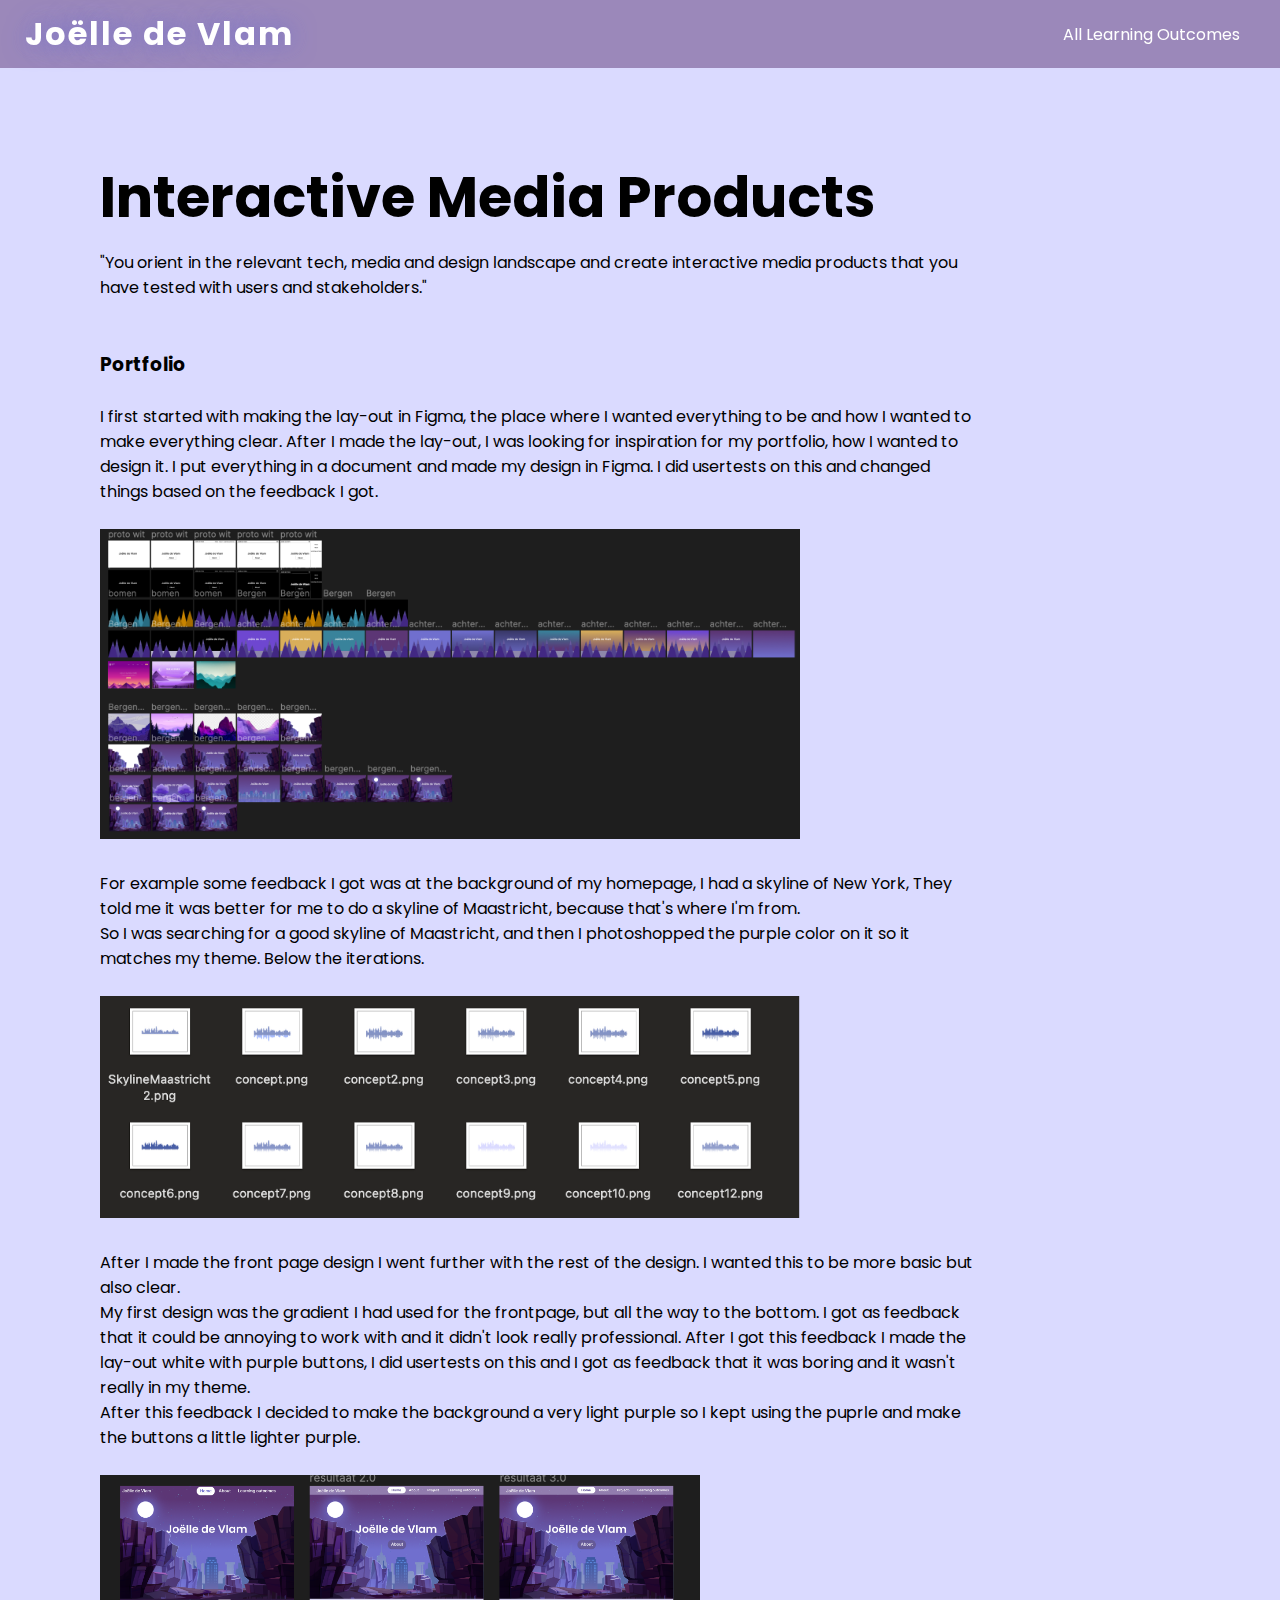
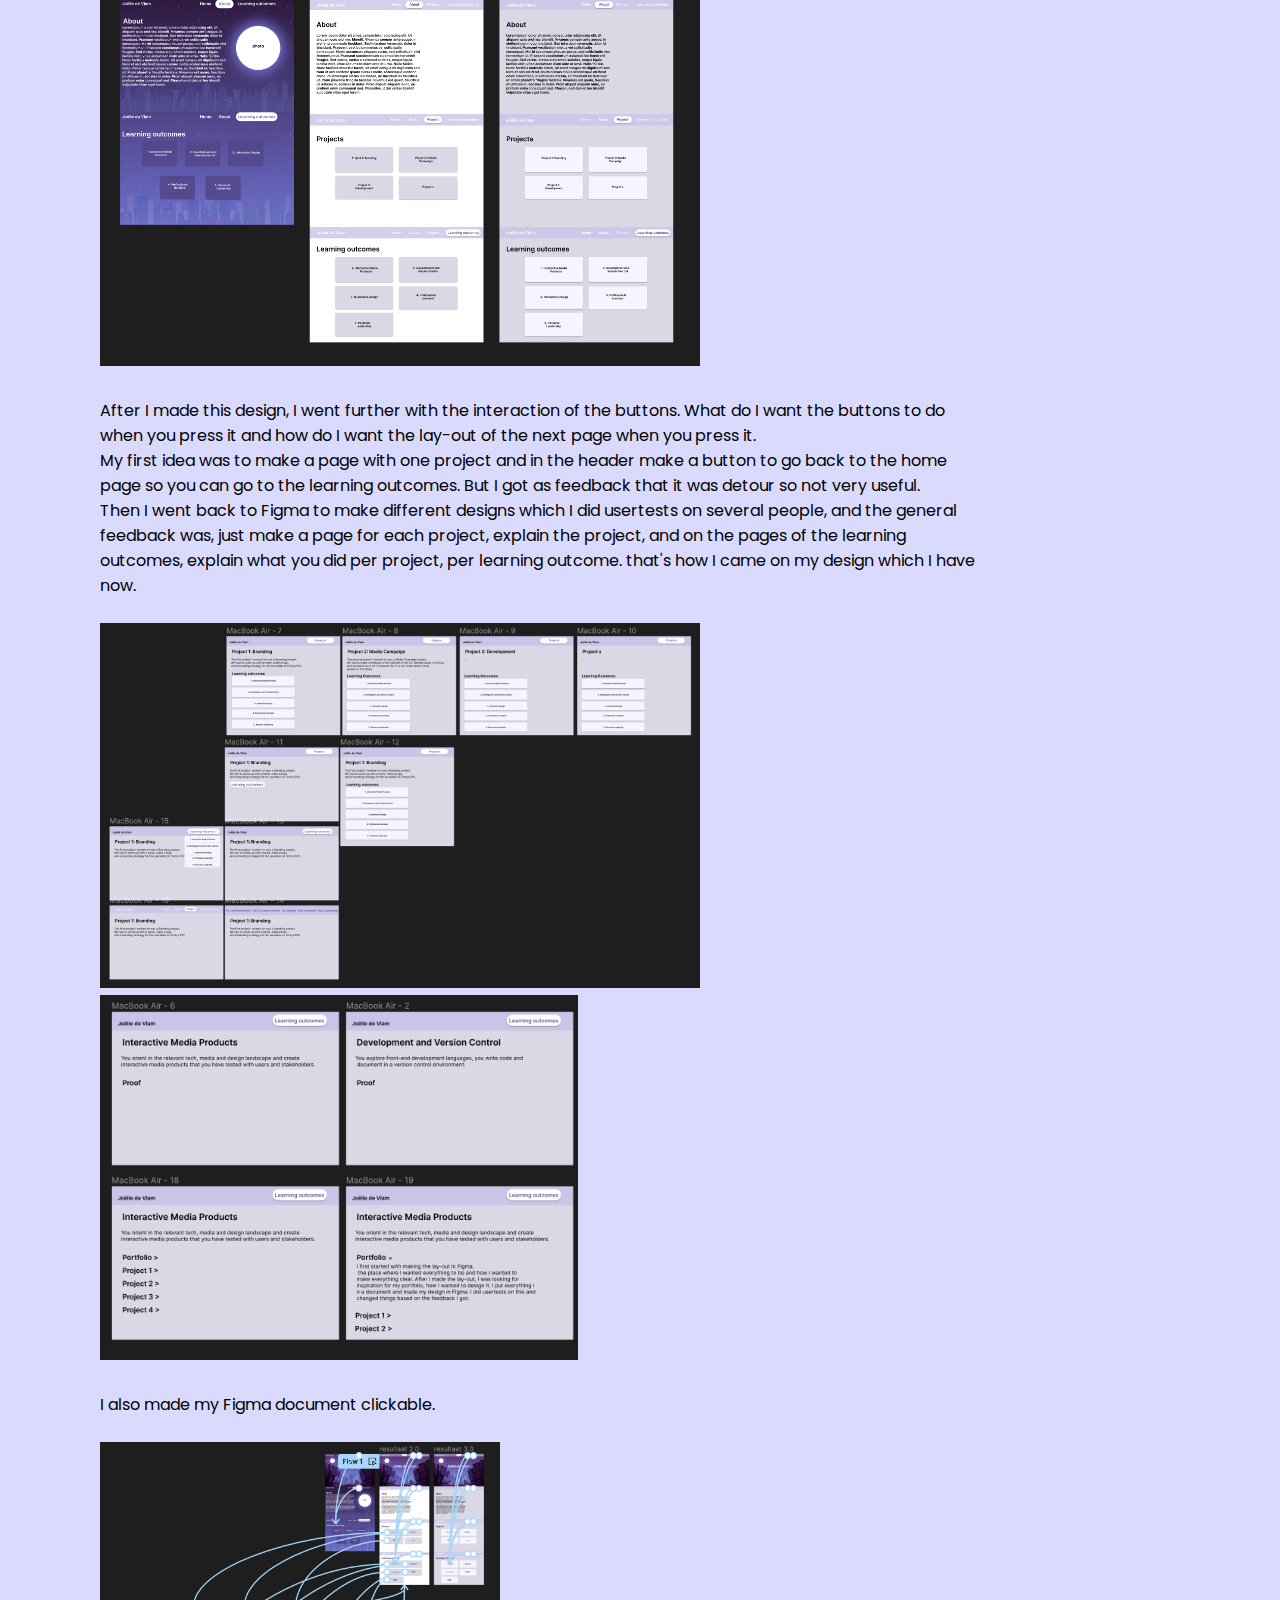
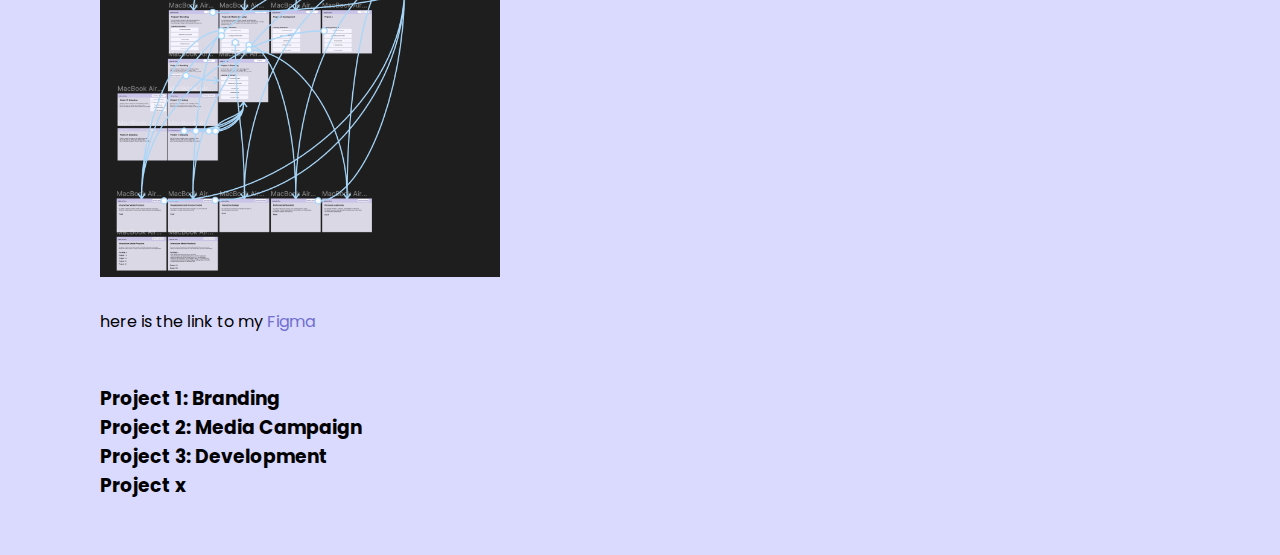
==== outcome1.html @ afaff246 "@portfolio" ====
<!DOCTYPE html>
<html lang="en">
<head>
    <meta charset="UTF-8">
    <meta name="viewport" content="width=device-width, initial-scale=1.0">
    <title>Learning Outcome 1</title>
    <link rel="stylesheet" href="css/styles.css">

</head>
<body>
    <header>
        <a href="#" class="logo">Joëlle de Vlam</a>
        <ul>
        <li><a href="index.html#LearningOutcomes">All Learning Outcomes</a></li>
        </ul>
    </header>
    <div class="About">
        <h2>Interactive Media Products</h2>
        <p>"You orient in the relevant tech, media and design landscape and create interactive media products that you have tested with users and stakeholders."</p><br><br>  
        <h3> Portfolio<br></h3>
        <p> <br>I first started with making the lay-out in Figma, the place where I wanted everything to be and how I wanted to make everything clear. After I made the lay-out, I was looking for inspiration for my portfolio, how I wanted to design it. I put everything in a document and made my design in Figma. I did usertests on this and changed things based on the feedback I got.<br><br></p>
            <img src="images/FigmaDesign.png" id="Figma" style="width: 700px; " ><br><br>
        <p>For example some feedback I got was at the background of my homepage, I had a skyline of New York, They told me it was better for me to do a skyline of Maastricht, because that's where I'm from.<br> So I was searching for a good skyline of Maastricht, and then I photoshopped the purple color on it so it matches my theme. Below the iterations.<br><br></p>
            <img src="images/Afbeelding1.png" id="concepten" style="width: 700px"><br><br>
        <p>After I made the front page design I went further with the rest of the design. I wanted this to be more basic but also clear.<br> My first design was the gradient I had used for the frontpage, but all the way to the bottom. I got as feedback that it could be annoying to work with and it didn't look really professional. After I got this feedback I made the lay-out white with purple buttons, I did usertests on this and I got as feedback that it was boring and it wasn't really in my theme.<br> After this feedback I decided to make the background a very light purple so I kept using the puprle and make the buttons a little lighter purple. </p><br>
            <img src="images/LayOutDesign.png" id="layout" style="width: 600px"><br><br>
        <p>After I made this design, I went further with the interaction of the buttons. What do I want the buttons to do when you press it and how do I want the lay-out of the next page when you press it.<br> My first idea was to make a page with one project and in the header make a button to go back to the home page so you can go to the learning outcomes. But I got as feedback that it was detour so not very useful.<br> Then I went back to Figma to make different designs which I did usertests on several people, and the general feedback was, just make a page for each project, explain the project, and on the pages of the learning outcomes, explain what you did per project, per learning outcome. that's how I came on my design which I have now.<br><br></p>
            <img src="images/ButtonIdeas.png" id="button" style="width: 600px">
            <img src="images/LODesign.png" id="LO" style="width: 478px"><br><br>
        <p>I also made my Figma document clickable.</p><br>
            <img src="images/Interactive.png" id="interactive" style="width: 400px"><br><br>
        <p>here is the link to my <a href="https://www.figma.com/design/2S6SA2DZmzhJlGZ7v0Ij5y/Portfolio?node-id=0-1&t=N64RTuFrVkzE2G9W-0" target="_blank">Figma</a></p><br><br>
        <h3>Project 1: Branding<br></h3>
        
        <h3>Project 2: Media Campaign</h3>

        <h3>Project 3: Development</h3>

        <h3>Project x</h3>

    </div>
</div>

</body>
</html>
---- css/styles.css ----
@import url('https://fonts.googleapis.com/css?family=Poppins:300,400,500,600,700,800,900&display=swap');
* {
    margin: 0;
    padding: 0;
    box-sizing: border-box;
    font-family: 'Poppins', sans-serif;
    scroll-behavior: smooth;
}

body {
    min-height: 100vh;
    background: linear-gradient(#5c3675, #706FCE);
    width: 100%;
    height: 400px;
}

header {
    position: fixed;
    top: 0;
    left: 0;
    width: 100%;
    padding: 10px 25px;
    display: flex;
    justify-content: space-between;
    align-items: center;
    z-index: 10000;
    background: rgba(92, 54, 117, 0.5);
}

header .logo {
    color: #fff;
    font-weight: 700;
    text-decoration: none;
    font-size: 2em;
    letter-spacing: 2px;
    text-shadow: 0 0 25px #706FCE;
}

header ul {
    display: flex;
    justify-content: center;
    align-items: center;
}

header ul li {
    list-style: none;
    margin-left: 20px;
}

header ul li a {
    text-decoration: none;
    padding: 6px 15px;
    color: #fff;
    border-radius: 25px;
}

header ul li a:hover {
background: #fff;
color: #5c3675;
transition: 0.3s ease-in-out;
box-shadow: 0 0 25px #706FCE;
}

section {
    position: relative;
    width: 100%;
    height: 100vh;
    padding: 100px;
    display: flex;
    justify-content: center;
    align-items: center;
    overflow: hidden;
}

section::before {
    content: '';
    position: absolute;
    bottom: 0;
    width: 100%;
    height: 100px;
    background: linear-gradient(to top, #dadaff , transparent 40% );
    z-index: 1000;
}

section img {
    position: absolute;
    top: 0;
    left: 0;
    width: 100%;
    height: 100%;
    object-fit: cover;
    pointer-events: none;
}

section img#moon {
    mix-blend-mode: screen;
    padding-right: 350px;
}

section img#mountains_front {
    z-index: 10;
}

section img#skyline {
    width: 150%;
    padding-top: 200px;
}

#text {
    position: absolute;
    color: #fff;
    white-space: nowrap;
    font-size: 4vw;
    z-index: 9;
}

#btn {
    text-decoration: none;
    padding: 8px 30px;
    border-radius: 40px;
    background: #fff;
    color: #5c3675;
    font-size: 1.5em;
    z-index: 9;
    transform: translateY(100px);
    box-shadow: 0 5px 15px rgba(92, 54, 117, 0.5);
}

#btn:hover {
transition: 0.3s ease-in-out;
box-shadow: 0 0 25px #706FCE;
}

.About {

    flex-wrap: wrap;
    justify-content: space-around; 
    align-items: flex-start; 
    gap: 20px; 
    background: #dadaff;
    flex-direction: column; 
    padding: 55px 100px; 
}

.About h2 {
    font-size: 3.5em;
    margin-top: 100px;
    margin-bottom: 10px;
    color: #000;
}

.About h3 {
    cursor: pointer; /* indicate that it is clickable */
}

.About p {
    flex-grow: 1;
    margin-right: 200px;
    font-size: 1em;
    color: #000;
}

.outcome-container {
    display: flex;
    flex-direction: column; 
    align-items: center; 
    justify-content: space-around; 
    padding: 50px;
    margin-bottom: 20px; 
    background-color: rgba(235, 235, 250, 0.8); 
    border-radius: 15px; 
    box-shadow: 0 1px 15px rgba(0, 0, 0, 0.3); 
    width: calc(50% - 40px); 
    min-width: 600px;
    overflow: hidden;
    position: relative;
}
  
.outcomes-wrapper {
    display: flex;
    flex-wrap: wrap;
    width: 100%; 
    gap: 20px; 
}

.outcome-link, .outcome-link h3 {
    color: black;
    text-decoration: none;
}

.outcome-container:hover {
    box-shadow: 0 5px 15px rgba(92, 54, 117, 1);
    transition: box-shadow 0.3s ease-in-out;
}

.outcome-link {
    display: block;
    text-decoration: none;
}


.outcome-link, .outcome-link h3 {
    color: black; 
    text-decoration: none; 
}


.outcome-container:hover {
    box-shadow: 0 5px 15px rgba(92, 54, 117, 0.5); 
    transition: box-shadow 0.3s ease-in-out; 
}


.outcome-link {
    display: block; 
    text-decoration: none; 
}

#scrollToTopButton {
    position: fixed;
    bottom: 30px;
    right: 30px;
    z-index: 100000;
    border: none;
    outline: none;
    background: rgba(92, 54, 117, 0.5);
    color: #fff;
    cursor: pointer;
    padding: 15px;
    border-radius: 10px;
    font-size: 18px;
}

#scrollToTopButton:hover {
    background: rgba(92, 54, 117, 0.5);
    transition: 0.3s ease-in-out;
    box-shadow: 0 5px 20px rgba(92, 54, 117, 0.5);
}

.icon-container {
    display: flex; 
    flex-direction: column; 
    align-items: center;
    margin: 0 90px; 
}

.icons span {
    display: flex; 
    justify-content: center; 
    align-items: center; 
    width: 80px; 
    height: 80px;
    border: 3px solid #000; 
    border-radius: 50%; 
}

.icons span:hover {
    box-shadow: 0 5px 20px rgba(92, 54, 117, 0.5),
     inset 0 5px 15px rgba(92, 54, 117, 0.5);
    transition: ease-in-out 0.3s;
}


.icons {
    display: flex;
    justify-content: center; 
    align-items: center; 
    flex-wrap: wrap; 
}

.icon-text {
    margin-top: 20px; 
    text-align: center; 
    font-size: 15px; 
    padding-bottom: 50px;
}

.icon-container a, .icon-container a i {
    color: black; 
    text-decoration: none; 
}

@keyframes slideIn {
    from {
      transform: translateX(-100%);
      opacity: 0;
    }
    to {
      transform: translateX(0);
      opacity: 1;
    }
  }
  
  .outcome-link {
      opacity: 0; 
      transform: translateX(-100%); 
  }
  
  .visible {
      animation: slideIn 0.5s forwards;
  }

footer {
    background: rgba(92, 54, 117, 0.5);
  color: white;
  text-align: center;
  padding: 20px 0;
}

.footer-content {
  max-width: 1200px;
  margin: 0 auto;
  padding: 0 20px;
}

.social-media {
  list-style: none;
  padding: 0;
}

.social-media li {
  display: inline;
  margin: 0 10px;
}

.social-media a {
  color: white;
  text-decoration: none;
}

a {
    text-decoration: none;
    color: #706FCE
}
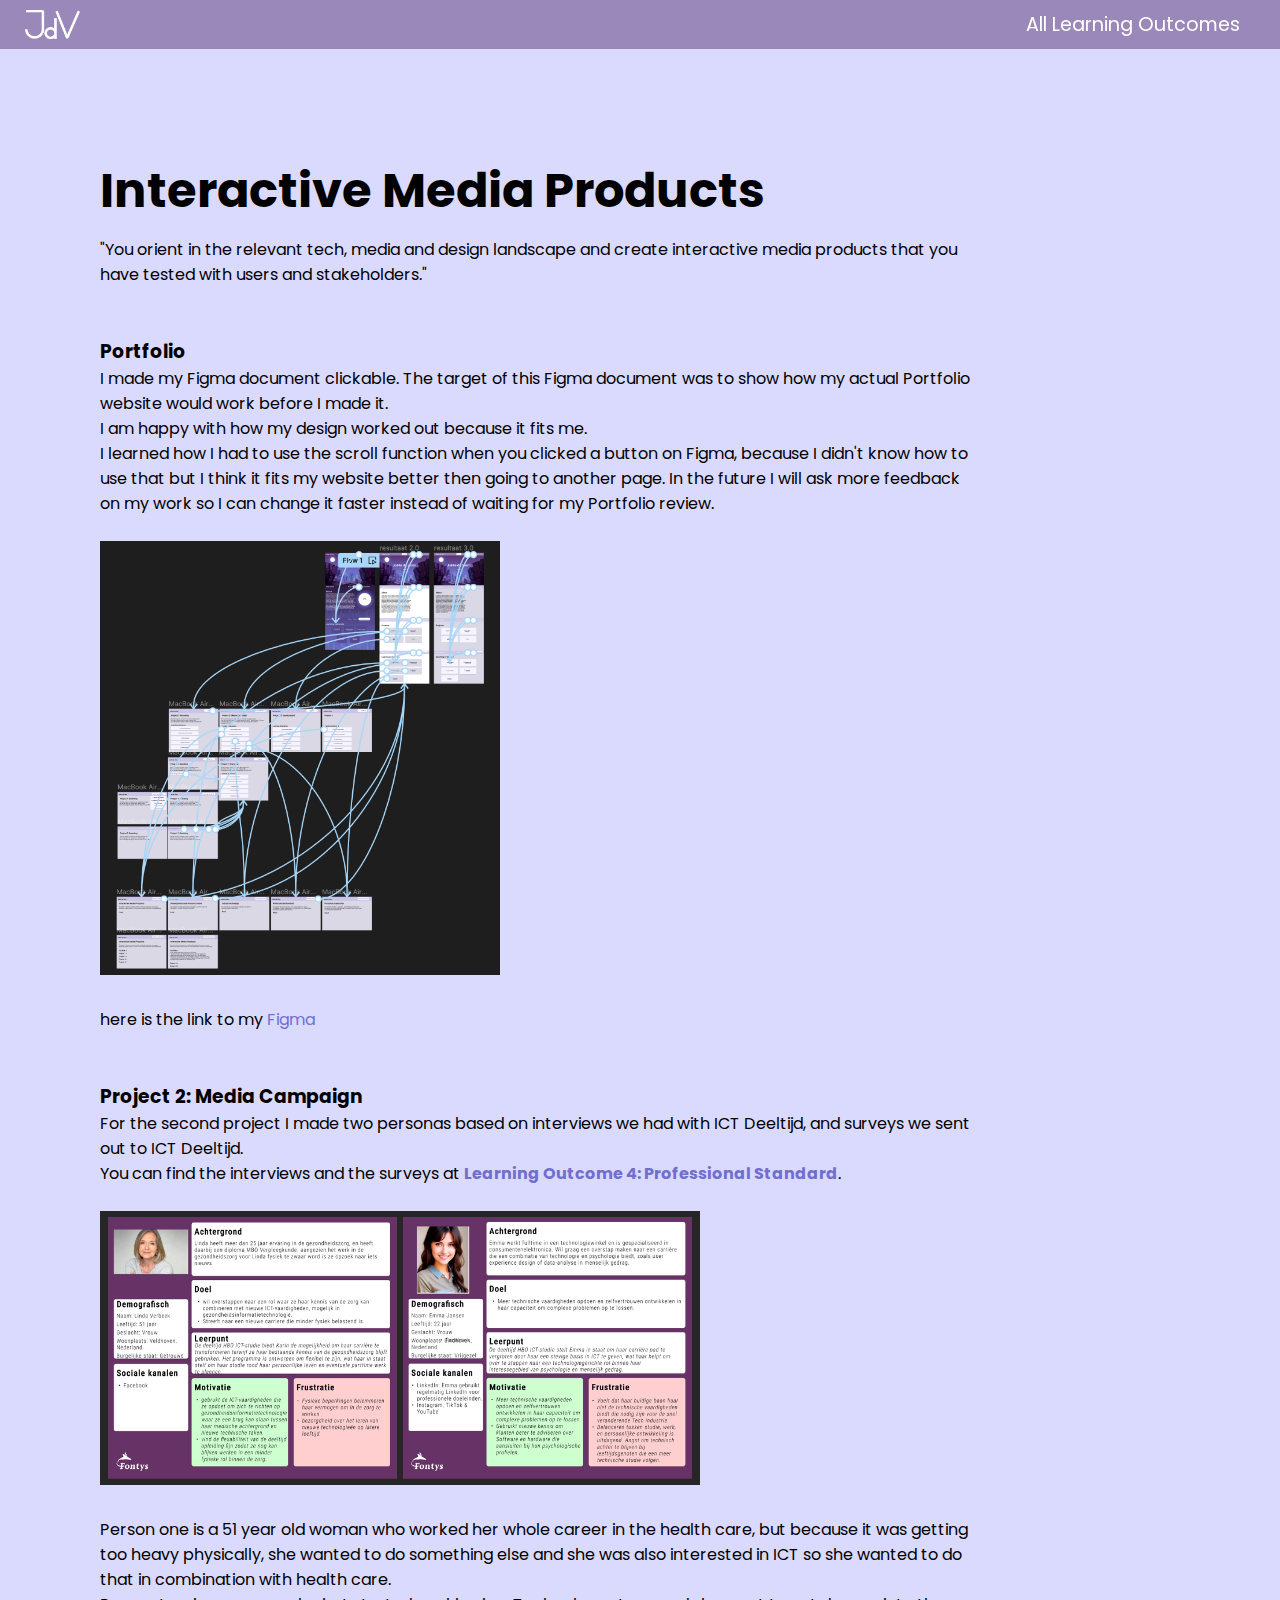
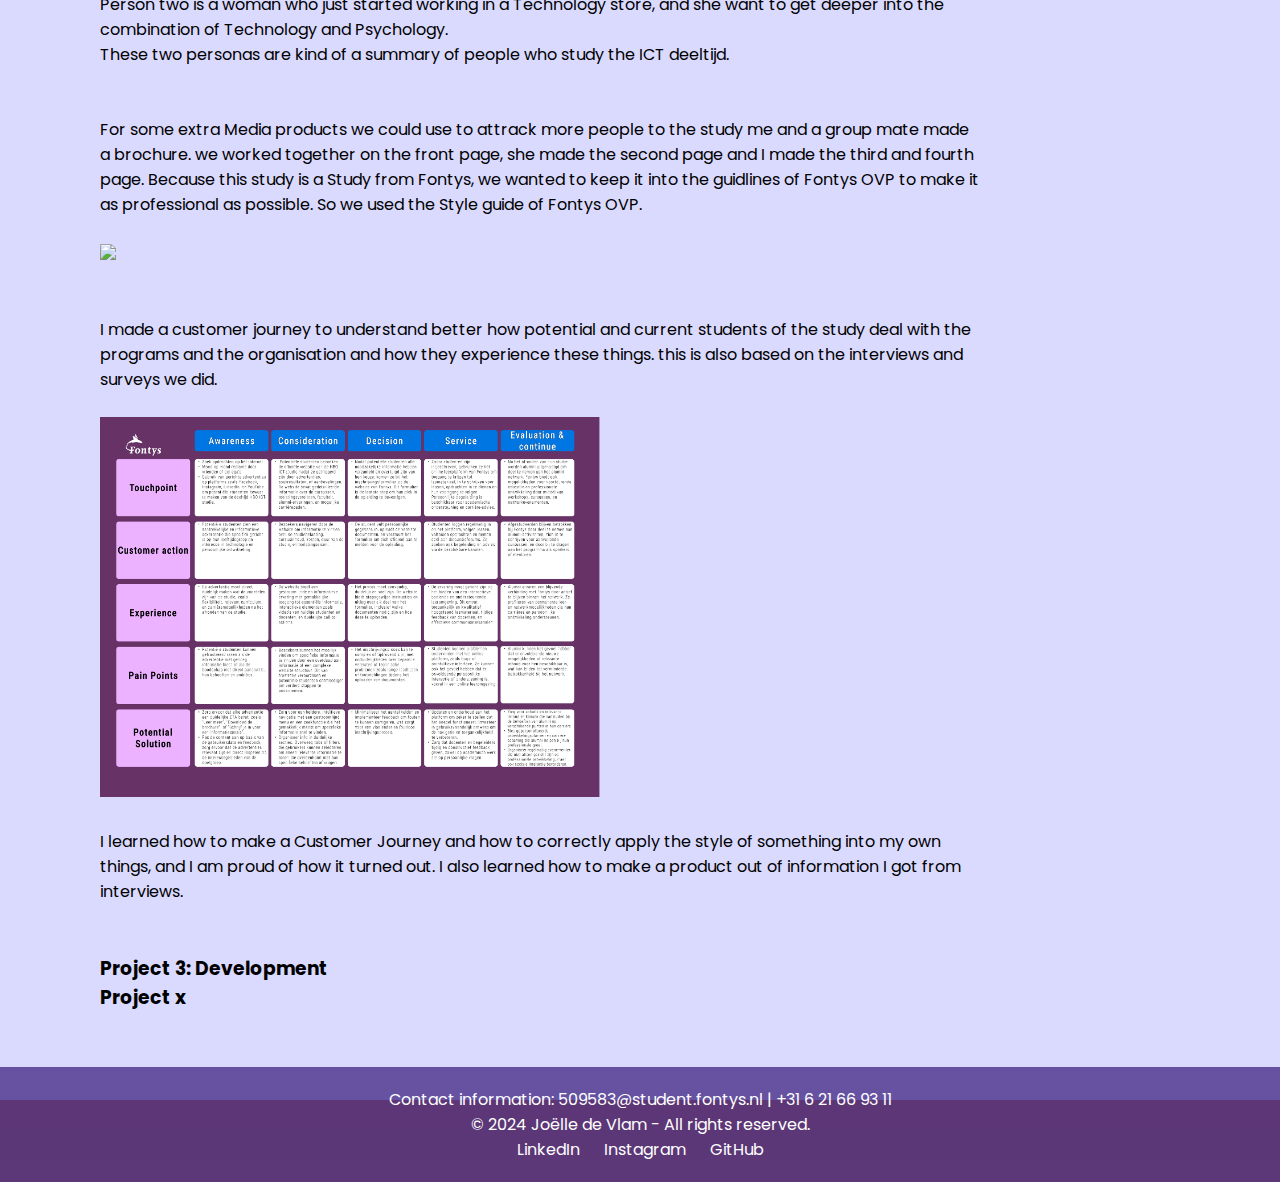
==== commit dcb1dde3: "Changed some learning outcomes and made/put a logo in the header and taskbar." ====
--- a/outcome1.html
+++ b/outcome1.html
@@ -5,11 +5,14 @@
     <meta name="viewport" content="width=device-width, initial-scale=1.0">
     <title>Learning Outcome 1</title>
     <link rel="stylesheet" href="css/styles.css">
+    <link rel="icon" href="images/LogoIcoon4.png" type="image/png">
 
 </head>
 <body>
     <header>
-        <a href="#" class="logo">Joëlle de Vlam</a>
+        <a href="#" class="logo">
+            <img src="images/NaamLogo5.png" alt="Joëlle de Vlam Logo">
+        </a>
         <ul>
         <li><a href="index.html#LearningOutcomes">All Learning Outcomes</a></li>
         </ul>
@@ -18,21 +21,15 @@
         <h2>Interactive Media Products</h2>
         <p>"You orient in the relevant tech, media and design landscape and create interactive media products that you have tested with users and stakeholders."</p><br><br>  
         <h3> Portfolio<br></h3>
-        <p> <br>I first started with making the lay-out in Figma, the place where I wanted everything to be and how I wanted to make everything clear. After I made the lay-out, I was looking for inspiration for my portfolio, how I wanted to design it. I put everything in a document and made my design in Figma. I did usertests on this and changed things based on the feedback I got.<br><br></p>
-            <img src="images/FigmaDesign.png" id="Figma" style="width: 700px; " ><br><br>
-        <p>For example some feedback I got was at the background of my homepage, I had a skyline of New York, They told me it was better for me to do a skyline of Maastricht, because that's where I'm from.<br> So I was searching for a good skyline of Maastricht, and then I photoshopped the purple color on it so it matches my theme. Below the iterations.<br><br></p>
-            <img src="images/Afbeelding1.png" id="concepten" style="width: 700px"><br><br>
-        <p>After I made the front page design I went further with the rest of the design. I wanted this to be more basic but also clear.<br> My first design was the gradient I had used for the frontpage, but all the way to the bottom. I got as feedback that it could be annoying to work with and it didn't look really professional. After I got this feedback I made the lay-out white with purple buttons, I did usertests on this and I got as feedback that it was boring and it wasn't really in my theme.<br> After this feedback I decided to make the background a very light purple so I kept using the puprle and make the buttons a little lighter purple. </p><br>
-            <img src="images/LayOutDesign.png" id="layout" style="width: 600px"><br><br>
-        <p>After I made this design, I went further with the interaction of the buttons. What do I want the buttons to do when you press it and how do I want the lay-out of the next page when you press it.<br> My first idea was to make a page with one project and in the header make a button to go back to the home page so you can go to the learning outcomes. But I got as feedback that it was detour so not very useful.<br> Then I went back to Figma to make different designs which I did usertests on several people, and the general feedback was, just make a page for each project, explain the project, and on the pages of the learning outcomes, explain what you did per project, per learning outcome. that's how I came on my design which I have now.<br><br></p>
-            <img src="images/ButtonIdeas.png" id="button" style="width: 600px">
-            <img src="images/LODesign.png" id="LO" style="width: 478px"><br><br>
-        <p>I also made my Figma document clickable.</p><br>
+        <p>I made my Figma document clickable. The target of this Figma document was to show how my actual Portfolio website would work before I made it.<br>I am happy with how my design worked out because it fits me.<br> I learned how I had to use the scroll function when you clicked a button on Figma, because I didn't know how to use that but I think it fits my website better then going to another page. In the future I will ask more feedback on my work so I can change it faster instead of waiting for my Portfolio review.</p><br>
             <img src="images/Interactive.png" id="interactive" style="width: 400px"><br><br>
         <p>here is the link to my <a href="https://www.figma.com/design/2S6SA2DZmzhJlGZ7v0Ij5y/Portfolio?node-id=0-1&t=N64RTuFrVkzE2G9W-0" target="_blank">Figma</a></p><br><br>
-        <h3>Project 1: Branding<br></h3>
-        
         <h3>Project 2: Media Campaign</h3>
+        <p>For the second project I made two personas based on interviews we had with ICT Deeltijd, and surveys we sent out to ICT Deeltijd.<br> You can find the interviews and the surveys at <a href="outcome4.html" id="outcome-link"><strong>Learning Outcome 4: Professional Standard</strong></a>.<br><br><img src="images/Personas.png" id="Personas" style="width: 600px;"><br><br> Person one is a 51 year old woman who worked her whole career in the health care, but because it was getting too heavy physically, she wanted to do something else and she was also interested in ICT so she wanted to do that in combination with health care.<br> Person two is a woman who just started working in a Technology store, and she want to get deeper into the combination of Technology and Psychology.<br> These two personas are kind of a summary of people who study the ICT deeltijd.</p><br><br>
+        <p>For some extra Media products we could use to attrack more people to the study me and a group mate made a brochure. we worked together on the front page, she made the second page and I made the third and fourth page. Because this study is a Study from Fontys, we wanted to keep it into the guidlines of Fontys OVP to make it as professional as possible. So we used the Style guide of Fontys OVP.<br><br> <img src="images/brochure.png" id="Brochure" style="width: 600px;"> </p><br><br>
+        <p>I made a customer journey to understand better how potential and current students of the study deal with the programs and the organisation and how they experience these things. this is also based on the interviews and surveys we did.</p><br>
+            <img src="images/CustomerJourney.png" id="customerJourney" style="width: 500px;"><br><br>
+        <p>I learned how to make a Customer Journey and how to correctly apply the style of something into my own things, and I am proud of how it turned out. I also learned how to make a product out of information I got from interviews. </p><br><br>
 
         <h3>Project 3: Development</h3>
 
@@ -40,6 +37,17 @@
 
     </div>
 </div>
-
+<footer>
+    <div class="footer-content">
+      <p>Contact information: 509583@student.fontys.nl | +31 6 21 66 93 11</p>
+      <p>© 2024 Joëlle de Vlam - All rights reserved.</p>
+      <ul class="social-media">
+        <li><a href="https://www.linkedin.com/in/joëlle-de-vlam-989845303/" target="_blank">LinkedIn</a></li>
+        <li><a href="https://instagram.com/joelle.043" target="_blank">Instagram</a></li>
+        <li><a href="https://github.com/Sjowel" target="_blank">GitHub</a></div>
+        </div></li>
+      </ul>
+    </div>
+  </footer>
 </body>
 </html>
--- a/css/styles.css
+++ b/css/styles.css
@@ -16,6 +16,7 @@
 
 header {
     position: fixed;
+    font-size: 1.2em;
     top: 0;
     left: 0;
     width: 100%;
@@ -25,15 +26,6 @@
     align-items: center;
     z-index: 10000;
     background: rgba(92, 54, 117, 0.5);
-}
-
-header .logo {
-    color: #fff;
-    font-weight: 700;
-    text-decoration: none;
-    font-size: 2em;
-    letter-spacing: 2px;
-    text-shadow: 0 0 25px #706FCE;
 }
 
 header ul {
@@ -61,6 +53,12 @@
 box-shadow: 0 0 25px #706FCE;
 }
 
+.logo img {
+    width: 55px;
+    height: auto;
+    display: block;
+    
+}
 section {
     position: relative;
     width: 100%;
@@ -140,17 +138,14 @@
     background: #dadaff;
     flex-direction: column; 
     padding: 55px 100px; 
+    cursor: default;
 }
 
 .About h2 {
-    font-size: 3.5em;
+    font-size: 3em;
     margin-top: 100px;
     margin-bottom: 10px;
     color: #000;
-}
-
-.About h3 {
-    cursor: pointer; /* indicate that it is clickable */
 }
 
 .About p {
@@ -159,6 +154,7 @@
     font-size: 1em;
     color: #000;
 }
+
 
 .outcome-container {
     display: flex;
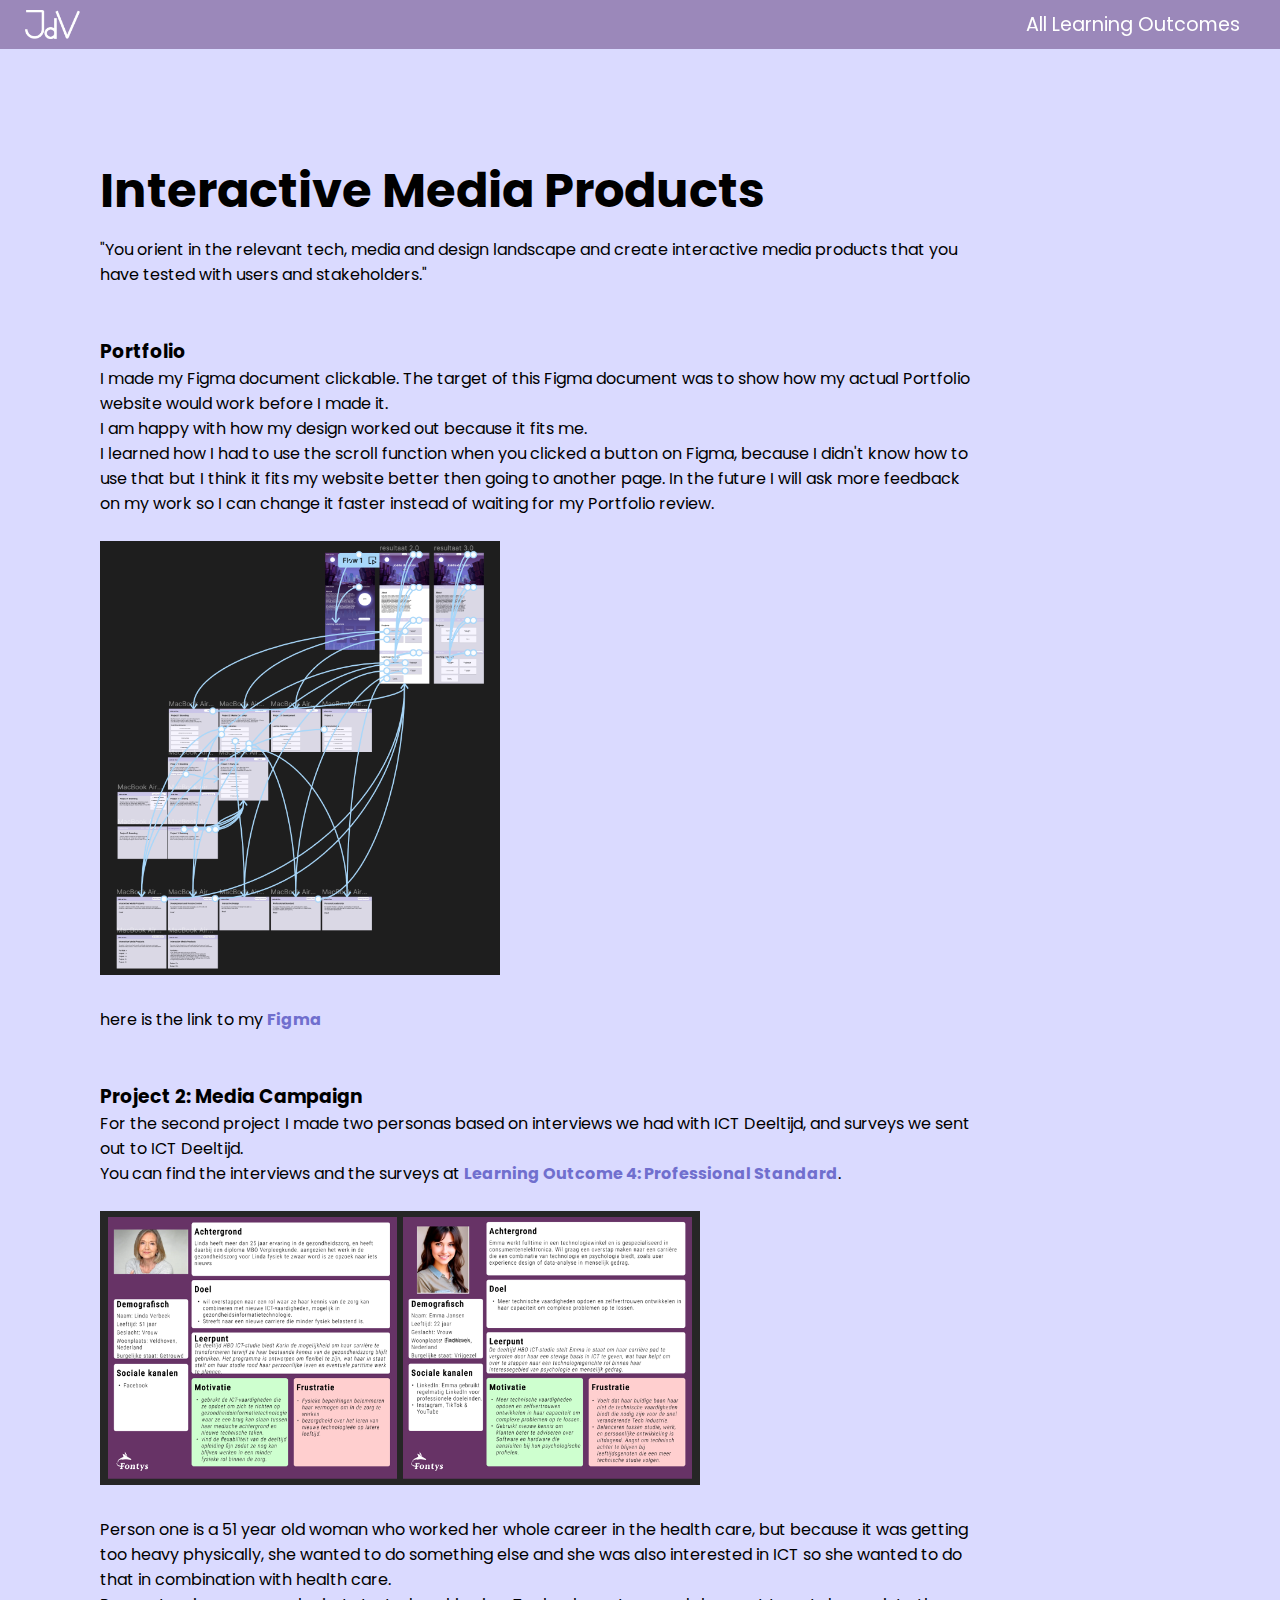
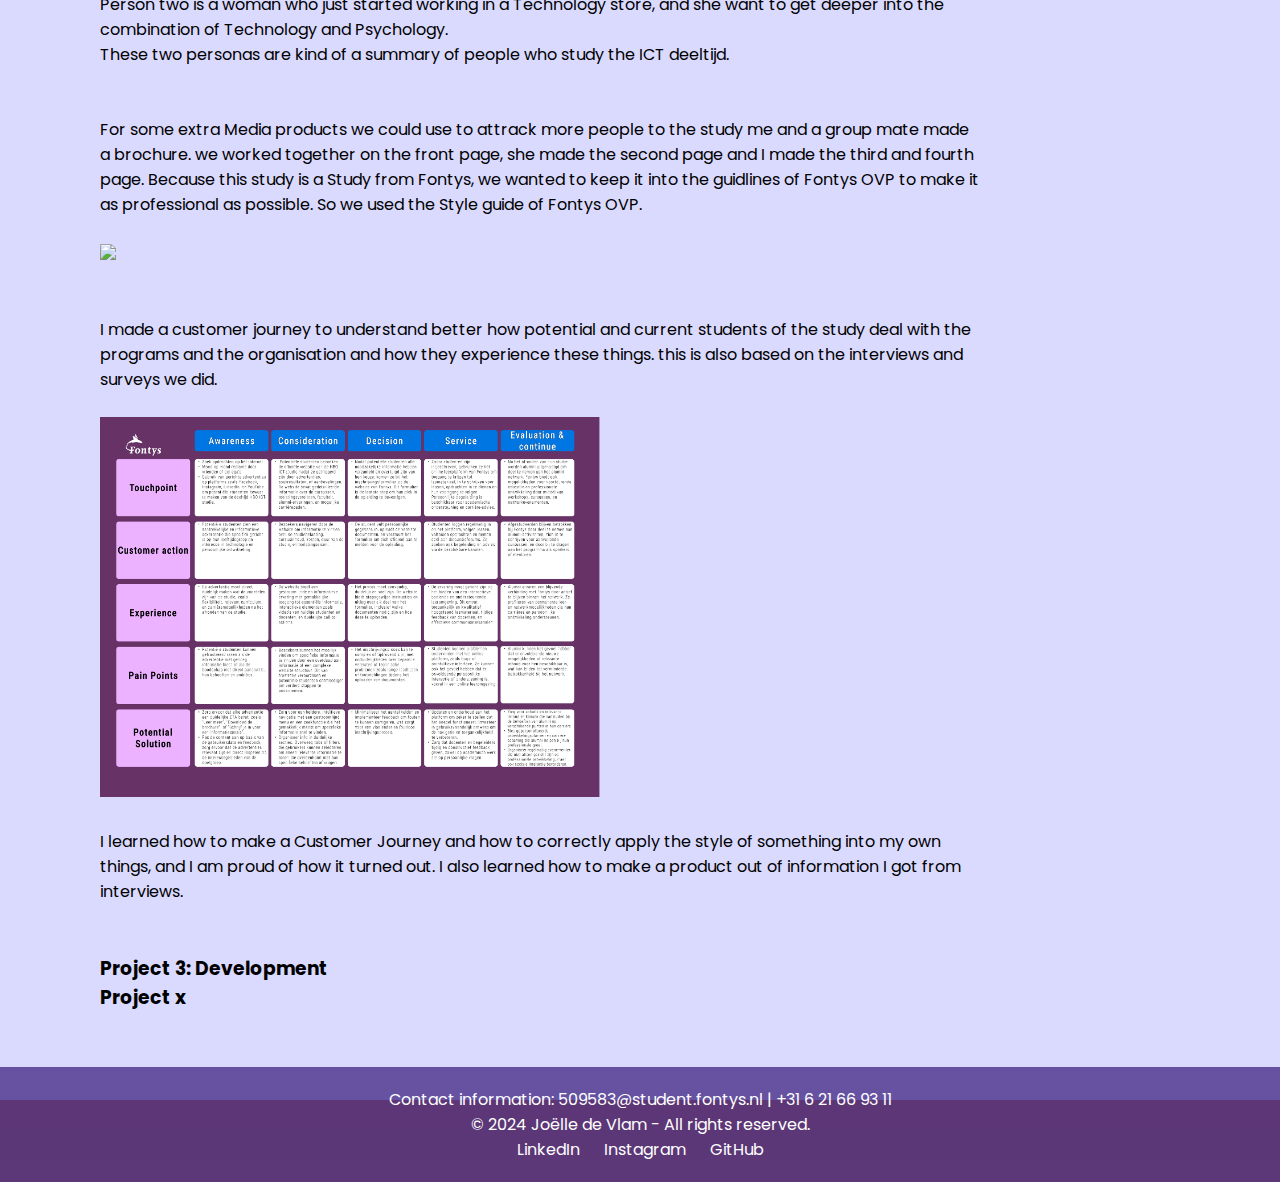
==== commit c41d2a5c: "Did some changes in JS based on feedback I got" ====
--- a/outcome1.html
+++ b/outcome1.html
@@ -23,7 +23,7 @@
         <h3> Portfolio<br></h3>
         <p>I made my Figma document clickable. The target of this Figma document was to show how my actual Portfolio website would work before I made it.<br>I am happy with how my design worked out because it fits me.<br> I learned how I had to use the scroll function when you clicked a button on Figma, because I didn't know how to use that but I think it fits my website better then going to another page. In the future I will ask more feedback on my work so I can change it faster instead of waiting for my Portfolio review.</p><br>
             <img src="images/Interactive.png" id="interactive" style="width: 400px"><br><br>
-        <p>here is the link to my <a href="https://www.figma.com/design/2S6SA2DZmzhJlGZ7v0Ij5y/Portfolio?node-id=0-1&t=N64RTuFrVkzE2G9W-0" target="_blank">Figma</a></p><br><br>
+        <p>here is the link to my <a href="https://www.figma.com/design/2S6SA2DZmzhJlGZ7v0Ij5y/Portfolio?node-id=0-1&t=N64RTuFrVkzE2G9W-0" target="_blank"><strong>Figma</strong></a></p><br><br>
         <h3>Project 2: Media Campaign</h3>
         <p>For the second project I made two personas based on interviews we had with ICT Deeltijd, and surveys we sent out to ICT Deeltijd.<br> You can find the interviews and the surveys at <a href="outcome4.html" id="outcome-link"><strong>Learning Outcome 4: Professional Standard</strong></a>.<br><br><img src="images/Personas.png" id="Personas" style="width: 600px;"><br><br> Person one is a 51 year old woman who worked her whole career in the health care, but because it was getting too heavy physically, she wanted to do something else and she was also interested in ICT so she wanted to do that in combination with health care.<br> Person two is a woman who just started working in a Technology store, and she want to get deeper into the combination of Technology and Psychology.<br> These two personas are kind of a summary of people who study the ICT deeltijd.</p><br><br>
         <p>For some extra Media products we could use to attrack more people to the study me and a group mate made a brochure. we worked together on the front page, she made the second page and I made the third and fourth page. Because this study is a Study from Fontys, we wanted to keep it into the guidlines of Fontys OVP to make it as professional as possible. So we used the Style guide of Fontys OVP.<br><br> <img src="images/brochure.png" id="Brochure" style="width: 600px;"> </p><br><br>
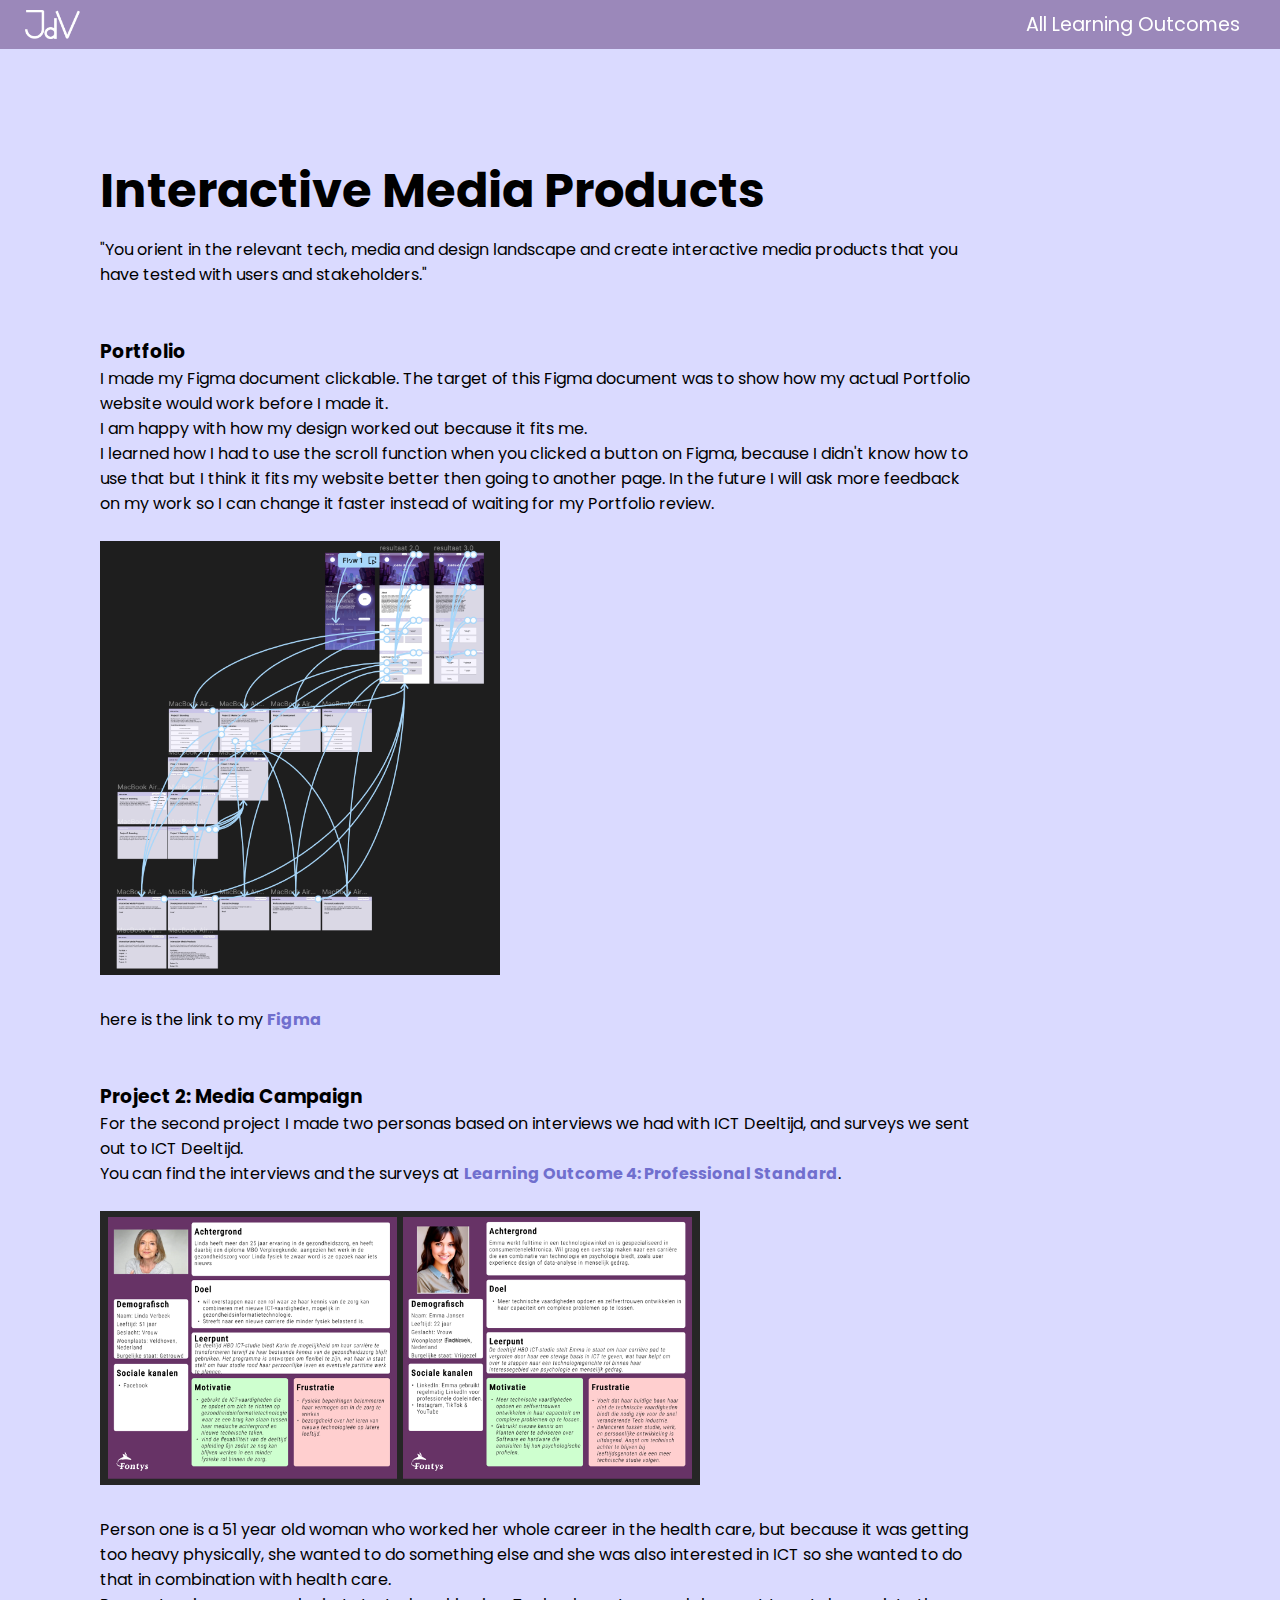
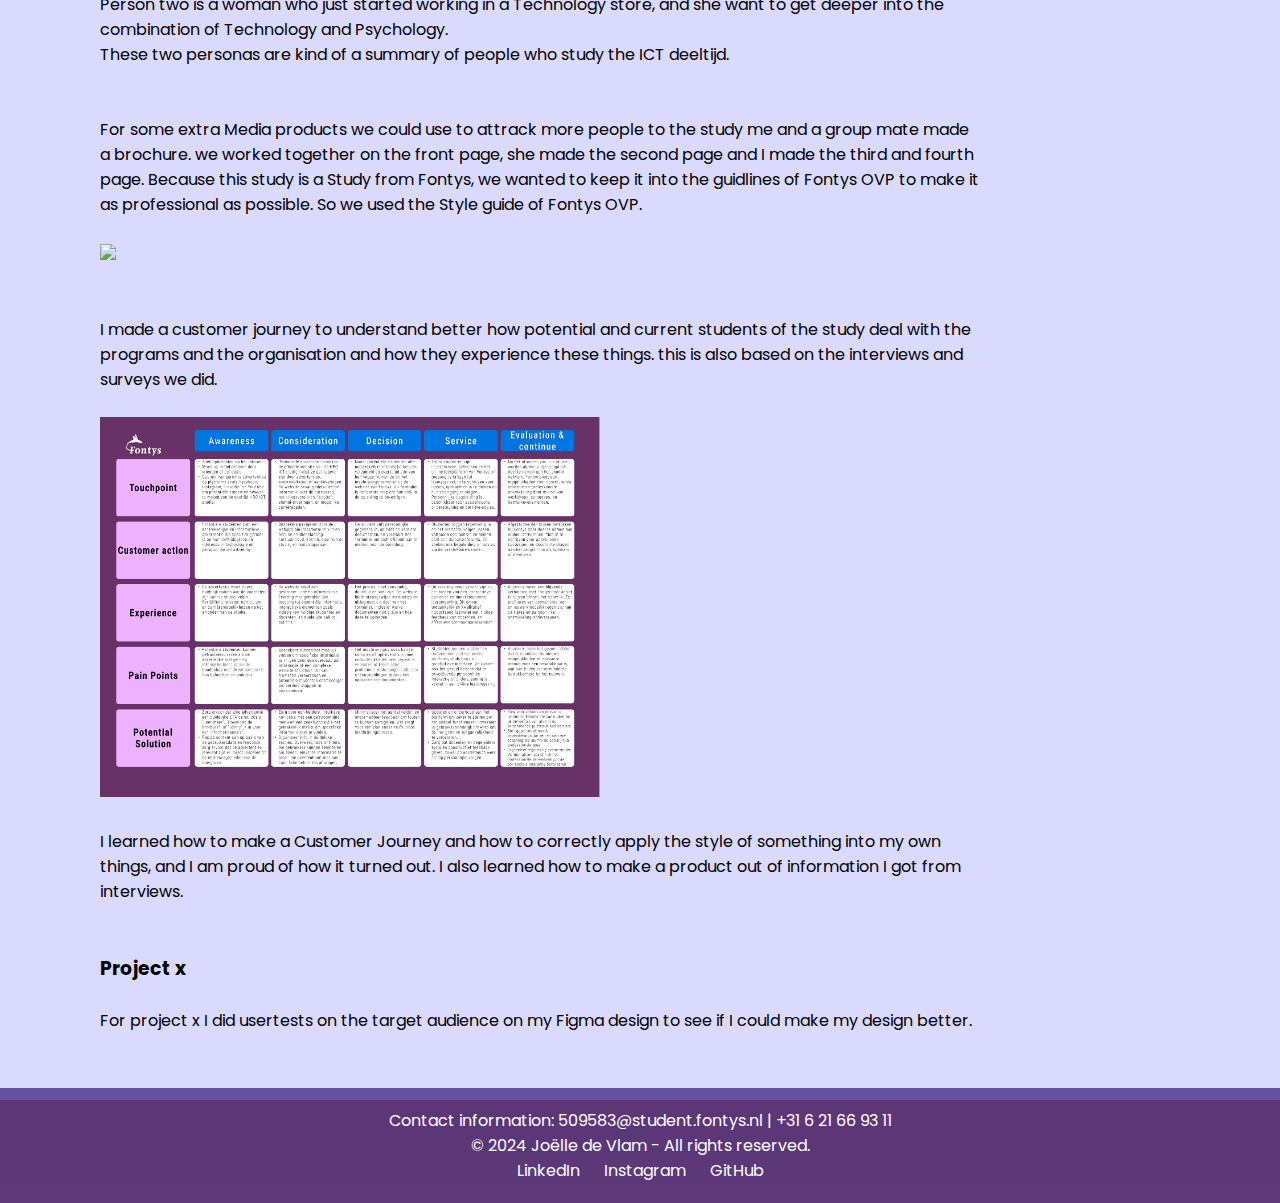
==== commit 3204b7b6: "Added more information to LO 1, 4 & 5" ====
--- a/outcome1.html
+++ b/outcome1.html
@@ -30,10 +30,8 @@
         <p>I made a customer journey to understand better how potential and current students of the study deal with the programs and the organisation and how they experience these things. this is also based on the interviews and surveys we did.</p><br>
             <img src="images/CustomerJourney.png" id="customerJourney" style="width: 500px;"><br><br>
         <p>I learned how to make a Customer Journey and how to correctly apply the style of something into my own things, and I am proud of how it turned out. I also learned how to make a product out of information I got from interviews. </p><br><br>
-
-        <h3>Project 3: Development</h3>
-
-        <h3>Project x</h3>
+        <h3>Project x</h3><br>
+        <p>For project x I did usertests on the target audience on my Figma design to see if I could make my design better.</p>
 
     </div>
 </div>
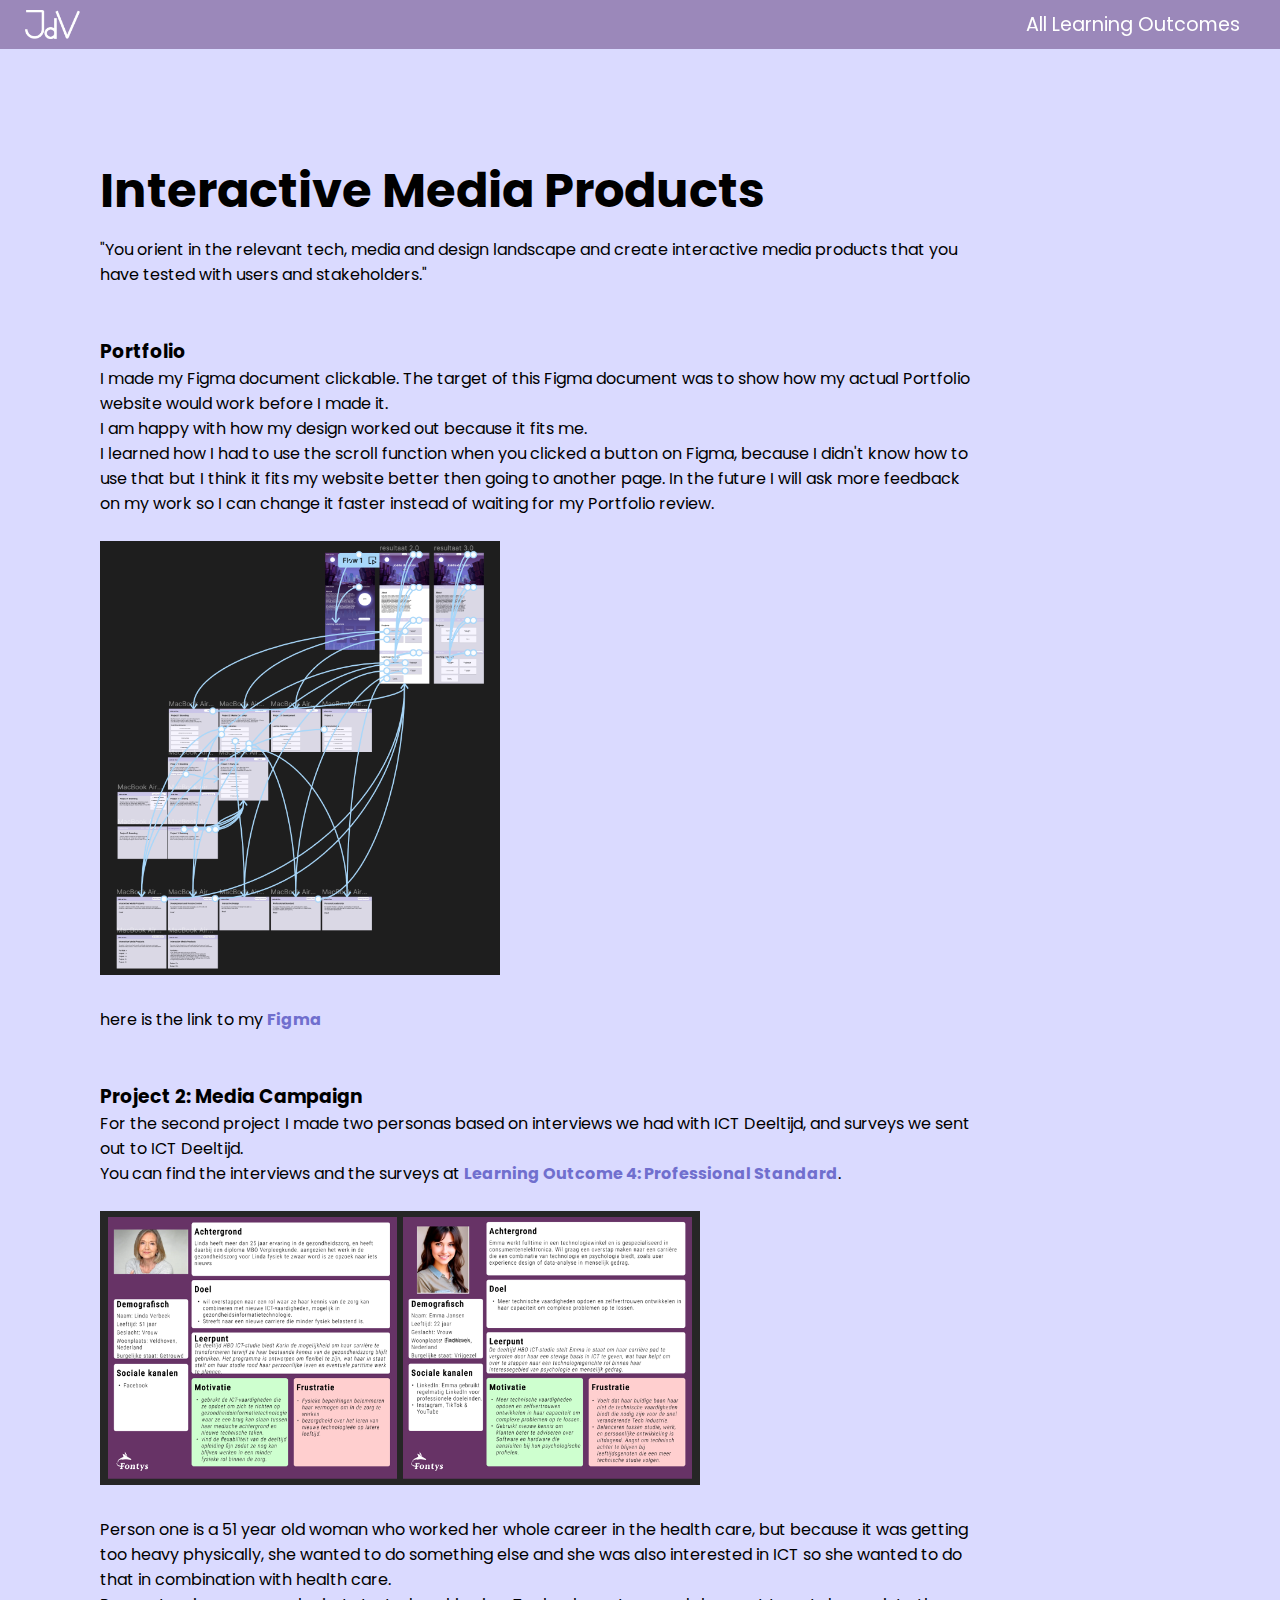
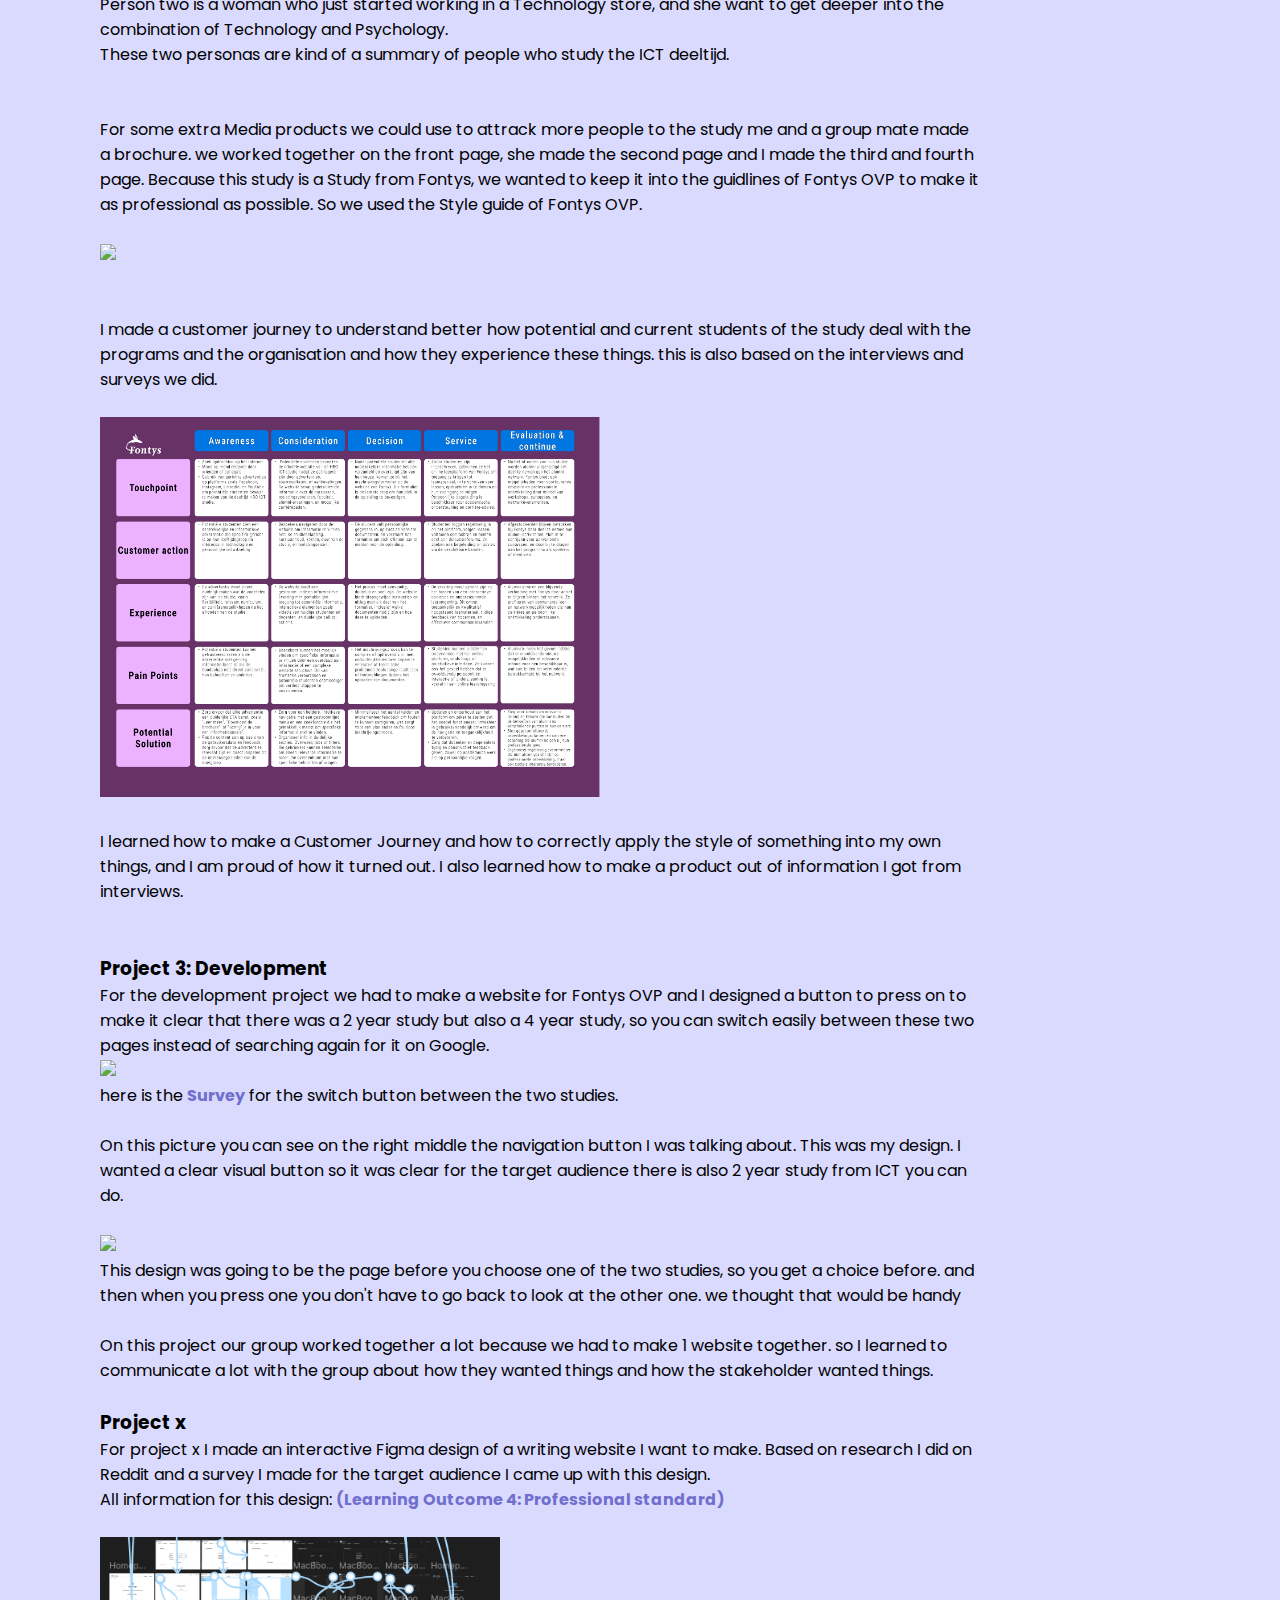
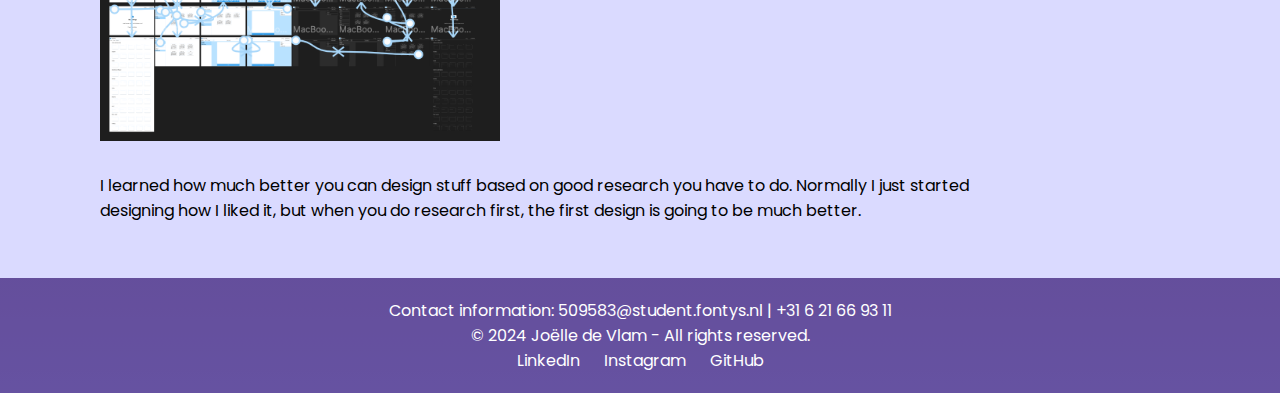
==== commit 5d2cf20b: "Added info to LO 1 & 3" ====
--- a/outcome1.html
+++ b/outcome1.html
@@ -30,8 +30,12 @@
         <p>I made a customer journey to understand better how potential and current students of the study deal with the programs and the organisation and how they experience these things. this is also based on the interviews and surveys we did.</p><br>
             <img src="images/CustomerJourney.png" id="customerJourney" style="width: 500px;"><br><br>
         <p>I learned how to make a Customer Journey and how to correctly apply the style of something into my own things, and I am proud of how it turned out. I also learned how to make a product out of information I got from interviews. </p><br><br>
-        <h3>Project x</h3><br>
-        <p>For project x I did usertests on the target audience on my Figma design to see if I could make my design better.</p>
+        <h3>Project 3: Development</h3>
+        <p>For the development project we had to make a website for Fontys OVP and I designed a button to press on to make it clear that there was a 2 year study but also a 4 year study, so you can switch easily between these two pages instead of searching again for it on Google. <br> <img src="images/nav.png" id="nav" style="width: 400px"><br>            here is the <a href="https://forms.office.com/pages/responsepage.aspx?id=ZWdrxpS3K0qE7YRbNBwIalZMd5jK4FZCtfi8AIwal-pUQjlWRTRaSTJXMjlLNTJKNzRWVjkxS1RXTS4u" target="_blank"><strong>Survey</strong></a> for the switch button between the two studies.<br><br>
+            On this picture you can see on the right middle the navigation button I was talking about. This was my design. I wanted a clear visual button so it was clear for the target audience there is also 2 year study from ICT you can do.<br><br><img src="images/nav2.png" id="interactive" style="width: 400px"><br>
+            This design was going to be the page before you choose one of the two studies, so you get a choice before. and then when you press one you don't have to go back to look at the other one. we thought that would be handy<br><br>On this project our group worked together a lot because we had to make 1 website together. so I learned to communicate a lot with the group about how they wanted things and how the stakeholder wanted things.<br><br></p>
+        <h3>Project x</h3>
+        <p>For project x I made an interactive Figma design of a writing website I want to make. Based on research I did on Reddit and a survey I made for the target audience I came up with this design. <br>All information for this design: <a href="outcome4.html"><strong>(Learning Outcome 4: Professional standard)</strong></a> <br><br><img src="images/FigmaProto.png" id="interactive" style="width: 400px"><br><br>I learned how much better you can design stuff based on good research you have to do. Normally I just started designing how I liked it, but when you do research first, the first design is going to be much better.</p>
 
     </div>
 </div>
--- a/css/styles.css
+++ b/css/styles.css
@@ -22,7 +22,7 @@
     width: 100%;
     padding: 10px 25px;
     display: flex;
-    justify-content: space-between;
+    justify-content : space-between;
     align-items: center;
     z-index: 10000;
     background: rgba(92, 54, 117, 0.5);
